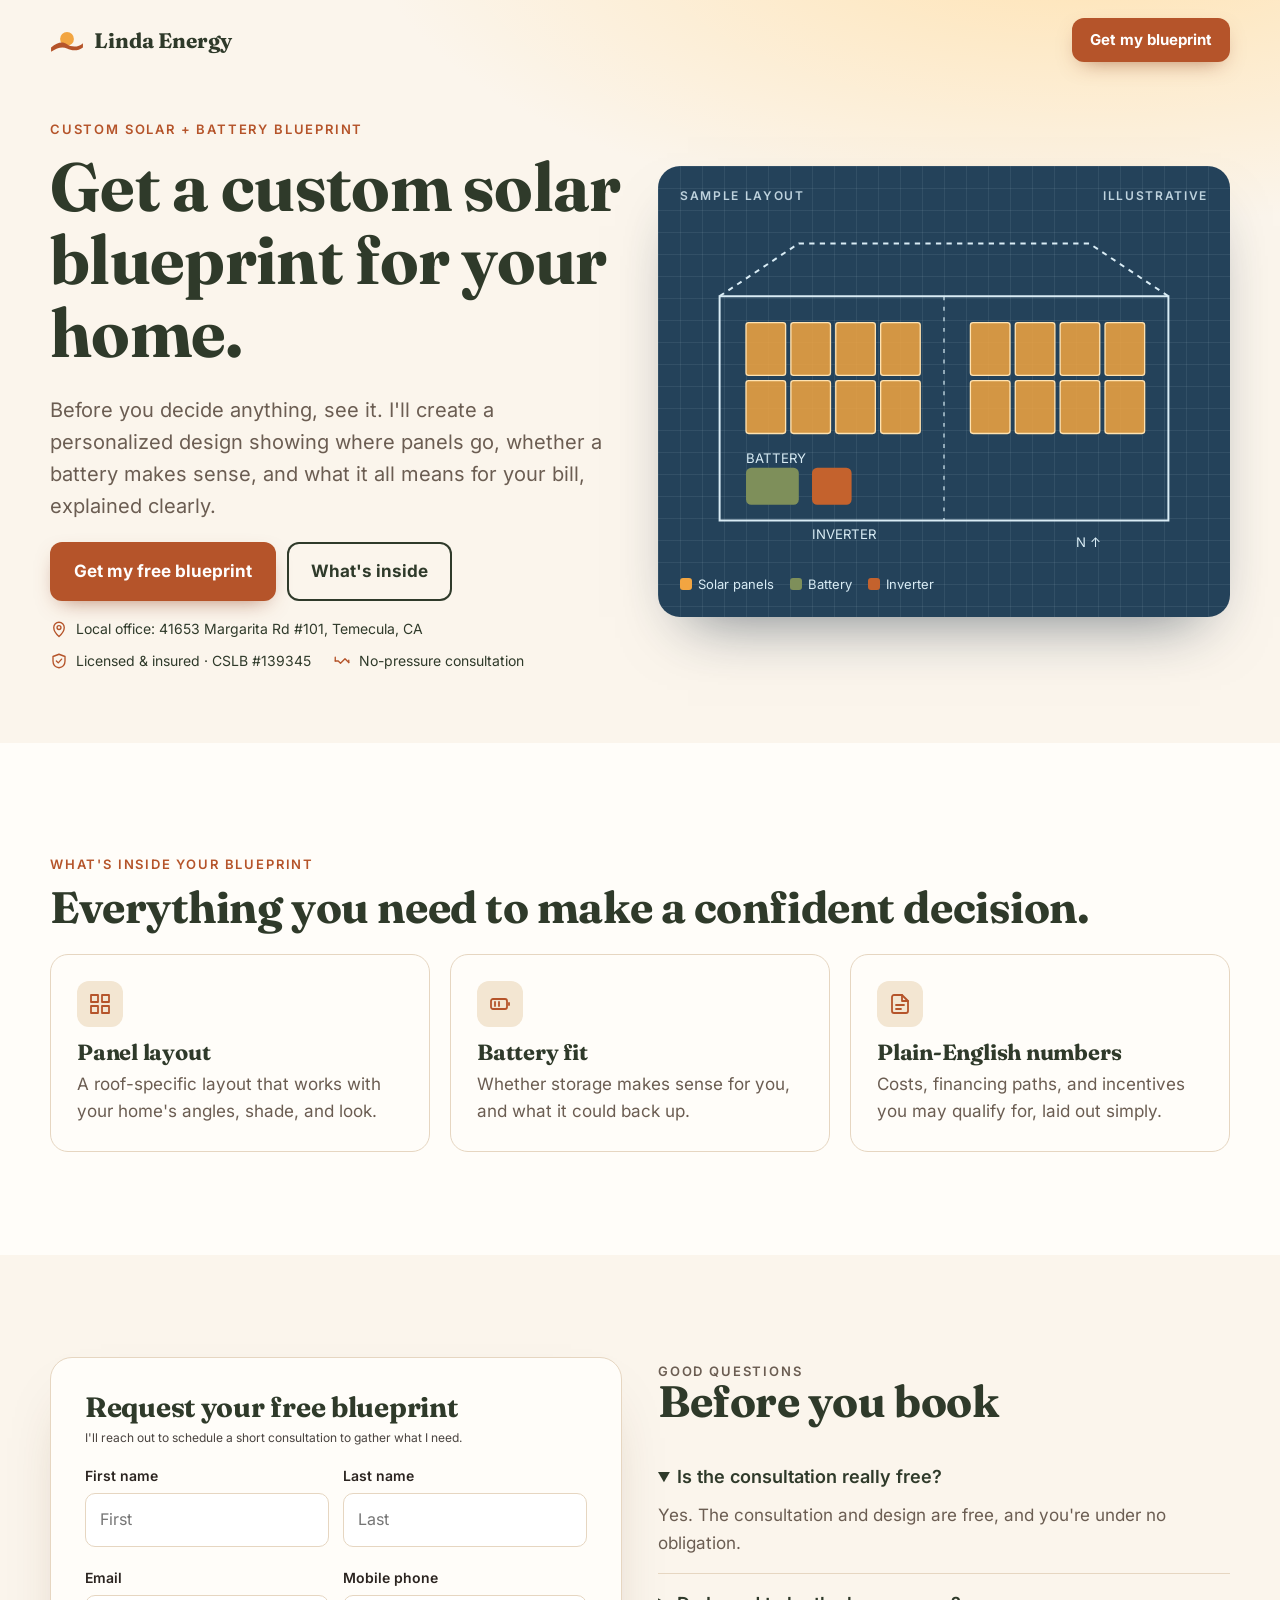
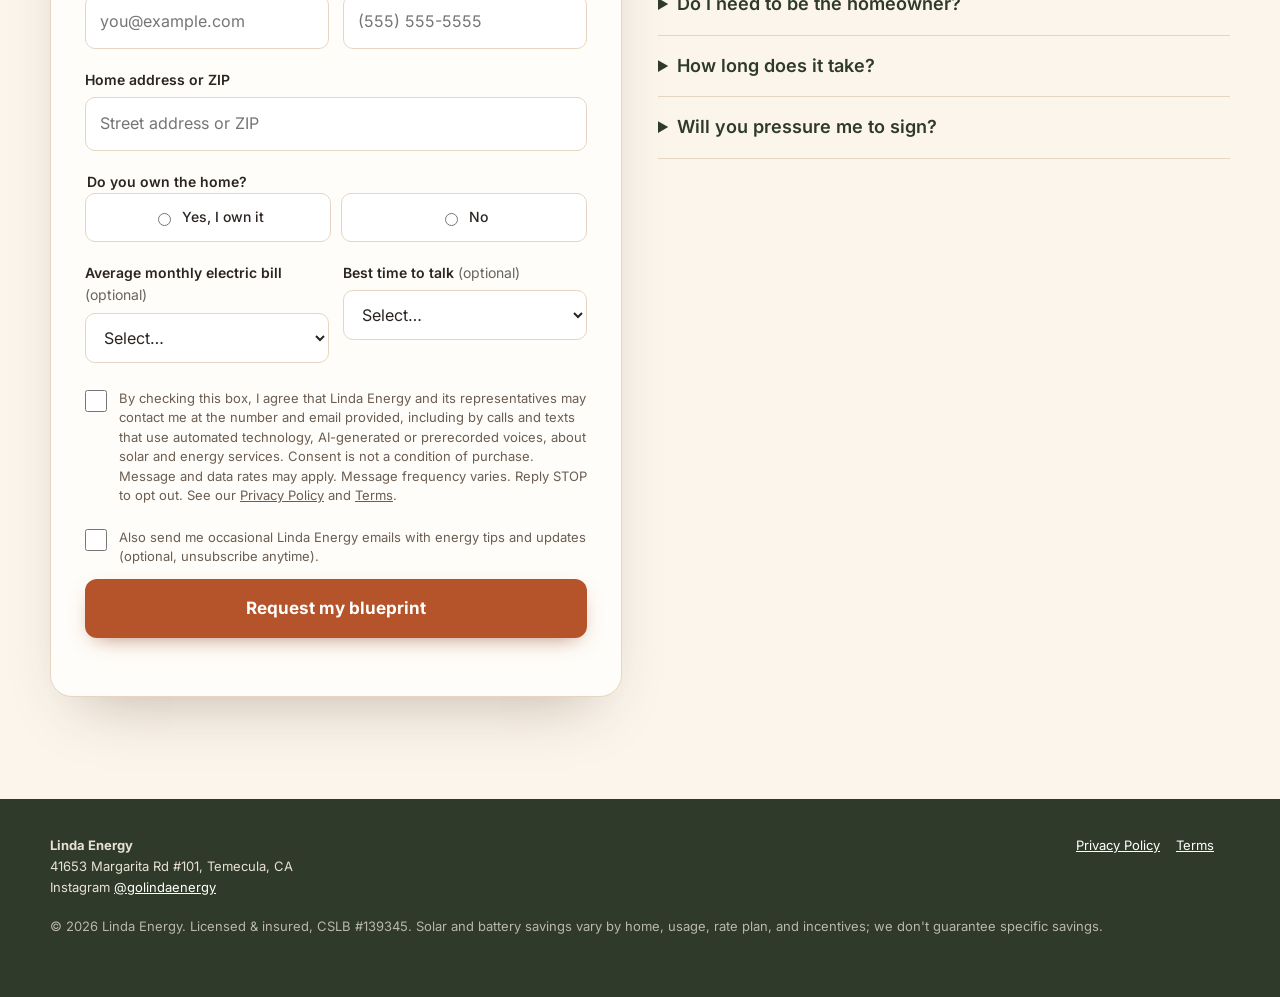
==== backyard-blueprint/index.html @ 302ec023 "Publish landing pages" ====
<!doctype html><html lang="en"><head><meta charset="utf-8"><meta name="viewport" content="width=device-width,initial-scale=1,viewport-fit=cover">
<title>Your Free Custom Solar Blueprint | Linda Energy</title><meta name="description" content="Get a personalized solar and battery blueprint for your Inland Empire home: panel layout, battery fit, and clear numbers. Free and no-pressure."><meta name="theme-color" content="#B5542A">
<link rel="canonical" href="https://sovereignenergy.github.io/linda-energy-pages/backyard-blueprint/"><meta name="robots" content="index,follow">
<meta property="og:type" content="website"><meta property="og:site_name" content="Linda Energy"><meta property="og:title" content="Your Free Custom Solar Blueprint"><meta property="og:description" content="Get a personalized solar and battery blueprint for your Inland Empire home: panel layout, battery fit, and clear numbers. Free and no-pressure."><meta property="og:image" content="assets/og.jpg"><meta property="og:url" content="https://sovereignenergy.github.io/linda-energy-pages/backyard-blueprint/">
<meta name="twitter:card" content="summary_large_image"><meta name="twitter:title" content="Your Free Custom Solar Blueprint"><meta name="twitter:description" content="Get a personalized solar and battery blueprint for your Inland Empire home: panel layout, battery fit, and clear numbers. Free and no-pressure."><meta name="twitter:image" content="assets/og.jpg">
<link rel="icon" href="assets/favicon.svg" type="image/svg+xml"><link rel="apple-touch-icon" href="assets/favicon.png">
<link rel="preload" href="assets/fonts/Inter-400.woff2" as="font" type="font/woff2" crossorigin>
<link rel="stylesheet" href="assets/style.css">
<script type="application/ld+json">{"@context": "https://schema.org", "@type": "LocalBusiness", "name": "Linda Energy", "address": "41653 Margarita Rd #101, Temecula, CA", "areaServed": "Inland Empire", "sameAs": ["https://instagram.com/golindaenergy"]}</script>
</head><body id="top" data-page="backyard-blueprint">
<a class="skip" href="#lead">Skip to form</a><header class="bar"><div class="wrap"><a class="logo" href="#top" aria-label="Linda Energy home"><svg viewBox="0 0 64 64" aria-hidden="true"><circle cx="32" cy="30" r="13" fill="#F2A541"/><path d="M2 46c12-10 22-12 30-6s22 6 30-2v8c-10 8-22 6-30 2S14 46 2 54z" fill="#B5542A"/></svg><span>Linda Energy</span></a><a class="btn primary" href="#lead">Get my blueprint</a></div></header><main>
<section class="hero" aria-labelledby="h1"><div class="wrap"><div><p class="eyebrow">Custom solar + battery blueprint</p>
<h1 id="h1">Get a custom solar blueprint for your home.</h1>
<p class="lede">Before you decide anything, see it. I'll create a personalized design showing where panels go, whether a battery makes sense, and what it all means for your bill, explained clearly.</p>
<p><a class="btn primary" href="#lead">Get my free blueprint</a> <a class="btn ghost" href="#inside" style="margin-left:6px">What's inside</a></p><ul class="trust" aria-label="Why homeowners trust us"><li><svg viewBox="0 0 24 24" fill="none" stroke="currentColor" stroke-width="1.8" stroke-linecap="round" stroke-linejoin="round" aria-hidden="true"><path d="M12 22s7-6.2 7-12a7 7 0 1 0-14 0c0 5.8 7 12 7 12z"/><circle cx="12" cy="10" r="2.6"/></svg>Local office: 41653 Margarita Rd #101, Temecula, CA</li><li><svg viewBox="0 0 24 24" fill="none" stroke="currentColor" stroke-width="1.8" stroke-linecap="round" stroke-linejoin="round" aria-hidden="true"><path d="M12 3l8 3v6c0 5-3.5 8.3-8 9-4.5-.7-8-4-8-9V6z"/><path d="M8.5 12l2.5 2.5 4.5-5"/></svg>Licensed &amp; insured · CSLB #139345</li><li><svg viewBox="0 0 24 24" fill="none" stroke="currentColor" stroke-width="1.8" stroke-linecap="round" stroke-linejoin="round" aria-hidden="true"><path d="M3 12h4l3 3 6-6 5 5"/><path d="M3 12V7m18 7v-3"/></svg>No-pressure consultation</li></ul></div>
<figure class="bp" style="margin:0"><div class="ttl"><span>Sample layout</span><span>Illustrative</span></div><svg viewBox="0 0 400 260" role="img" aria-label="Sample blueprint-style sketch of a roof with a solar panel layout, battery, and inverter (illustrative only)">
<g fill="none" stroke="#D9ECF5" stroke-width="1.5"><path d="M30 60h340v170H30z"/><path d="M30 60l60-40h220l60 40" stroke-dasharray="4 4"/><path d="M200 60v170" stroke-dasharray="3 5" opacity=".6"/></g>
<g fill="#F2A541" fill-opacity=".85" stroke="#FFE2B0"><rect x="50" y="80" width="30" height="40" rx="2"/><rect x="84" y="80" width="30" height="40" rx="2"/><rect x="118" y="80" width="30" height="40" rx="2"/><rect x="152" y="80" width="30" height="40" rx="2"/><rect x="50" y="124" width="30" height="40" rx="2"/><rect x="84" y="124" width="30" height="40" rx="2"/><rect x="118" y="124" width="30" height="40" rx="2"/><rect x="152" y="124" width="30" height="40" rx="2"/><rect x="220" y="80" width="30" height="40" rx="2"/><rect x="254" y="80" width="30" height="40" rx="2"/><rect x="288" y="80" width="30" height="40" rx="2"/><rect x="322" y="80" width="30" height="40" rx="2"/><rect x="220" y="124" width="30" height="40" rx="2"/><rect x="254" y="124" width="30" height="40" rx="2"/><rect x="288" y="124" width="30" height="40" rx="2"/><rect x="322" y="124" width="30" height="40" rx="2"/></g>
<rect x="50" y="190" width="40" height="28" rx="4" fill="#7E8F5A"/><rect x="100" y="190" width="30" height="28" rx="4" fill="#C4622D"/>
<g fill="#D9ECF5" font-family="Inter" font-size="10"><text x="50" y="186">BATTERY</text><text x="100" y="244">INVERTER</text><text x="300" y="250">N ↑</text></g></svg>
<div class="legend"><span><i style="background:#F2A541"></i>Solar panels</span><span><i style="background:#7E8F5A"></i>Battery</span><span><i style="background:#C4622D"></i>Inverter</span></div></figure></div></section>
<section id="inside" style="background:var(--card)"><div class="wrap"><p class="eyebrow">What's inside your blueprint</p><h2>Everything you need to make a confident decision.</h2>
<div class="grid3"><div class="tile reveal"><div class="ic"><svg viewBox="0 0 24 24" fill="none" stroke="currentColor" stroke-width="1.8" stroke-linecap="round" stroke-linejoin="round" aria-hidden="true"><rect x="3" y="3" width="7" height="7"/><rect x="14" y="3" width="7" height="7"/><rect x="3" y="14" width="7" height="7"/><rect x="14" y="14" width="7" height="7"/></svg></div><h3>Panel layout</h3><p>A roof-specific layout that works with your home's angles, shade, and look.</p></div>
<div class="tile reveal"><div class="ic"><svg viewBox="0 0 24 24" fill="none" stroke="currentColor" stroke-width="1.8" stroke-linecap="round" stroke-linejoin="round" aria-hidden="true"><rect x="3" y="7" width="16" height="10" rx="2"/><path d="M21 11v2M7 10v4m4-4v4"/></svg></div><h3>Battery fit</h3><p>Whether storage makes sense for you, and what it could back up.</p></div>
<div class="tile reveal"><div class="ic"><svg viewBox="0 0 24 24" fill="none" stroke="currentColor" stroke-width="1.8" stroke-linecap="round" stroke-linejoin="round" aria-hidden="true"><path d="M14 3H6a2 2 0 0 0-2 2v14a2 2 0 0 0 2 2h12a2 2 0 0 0 2-2V9z"/><path d="M14 3v6h6M8 13h8M8 17h5"/></svg></div><h3>Plain-English numbers</h3><p>Costs, financing paths, and incentives you may qualify for, laid out simply.</p></div></div></div></section>
<section><div class="wrap split"><div id="lead" class="card formcard"><form data-lead data-kind="appointment" data-page="backyard-blueprint" aria-labelledby="ft">
<h2 id="ft">Request your free blueprint</h2><p class="fine" style="margin:0 0 18px;opacity:.85">I'll reach out to schedule a short consultation to gather what I need.</p>
<div class="row two"><div class="field"><label for="first_name">First name</label><input id="first_name" name="first_name" type="text" required placeholder="First" autocomplete="given-name" aria-describedby="first_name_e"><p class="err" id="first_name_e" aria-live="polite"></p></div><div class="field"><label for="last_name">Last name</label><input id="last_name" name="last_name" type="text" required placeholder="Last" autocomplete="family-name" aria-describedby="last_name_e"><p class="err" id="last_name_e" aria-live="polite"></p></div></div>
<div class="row two"><div class="field"><label for="email">Email</label><input id="email" name="email" type="email" required data-type="email" inputmode="email" placeholder="you@example.com" autocomplete="email" aria-describedby="email_e"><p class="err" id="email_e" aria-live="polite"></p></div><div class="field"><label for="phone">Mobile phone</label><input id="phone" name="phone" type="tel" required data-type="tel" inputmode="tel" placeholder="(555) 555-5555" autocomplete="tel-national" aria-describedby="phone_e"><p class="err" id="phone_e" aria-live="polite"></p></div></div>
<div class="field"><label for="address">Home address or ZIP</label><input id="address" name="address" type="text" required data-type="addr" placeholder="Street address or ZIP" autocomplete="street-address" aria-describedby="address_e"><p class="err" id="address_e" aria-live="polite"></p></div>
<div class="field"><fieldset><legend>Do you own the home?</legend><div class="seg"><label><input type="radio" name="homeowner" value="yes" required> Yes, I own it</label><label><input type="radio" name="homeowner" value="no"> No</label></div></fieldset><p class="err" aria-live="polite"></p></div>
<div class="row two"><div class="field"><label for="monthly_bill">Average monthly electric bill <span class="opt">(optional)</span></label><select id="monthly_bill" name="monthly_bill" aria-describedby="monthly_bill_e"><option value="">Select…</option><option value="Under $100">Under $100</option><option value="$100–$200">$100–$200</option><option value="$200–$300">$200–$300</option><option value="$300–$400">$300–$400</option><option value="$400+">$400+</option><option value="Not sure">Not sure</option></select><p class="err" id="monthly_bill_e" aria-live="polite"></p></div><div class="field"><label for="preferred_time">Best time to talk <span class="opt">(optional)</span></label><select id="preferred_time" name="preferred_time" aria-describedby="preferred_time_e"><option value="">Select…</option><option value="Weekday morning">Weekday morning</option><option value="Weekday afternoon">Weekday afternoon</option><option value="Weekday evening">Weekday evening</option><option value="Saturday">Saturday</option><option value="Any time">Any time</option></select><p class="err" id="preferred_time_e" aria-live="polite"></p></div></div>
<div class="hp" aria-hidden="true"><label for="company_website">Leave this empty</label><input id="company_website" name="company_website" type="text" tabindex="-1" autocomplete="off"></div>
<div class="consent"><input type="checkbox" id="c_tcpa" name="consent_tcpa" value="yes" required data-msg="Please check the box to agree to be contacted.">
<label for="c_tcpa" class="consent-text">By checking this box, I agree that Linda Energy and its representatives may contact me at the number and email provided, including by calls and texts that use automated technology, AI-generated or prerecorded voices, about solar and energy services. Consent is not a condition of purchase. Message and data rates may apply. Message frequency varies. Reply STOP to opt out. See our <a href="../privacy/">Privacy Policy</a> and <a href="../terms/">Terms</a>.</label><p class="err" aria-live="polite"></p></div>
<div class="consent"><input type="checkbox" id="c_mkt" name="consent_marketing_email" value="yes"><label for="c_mkt">Also send me occasional Linda Energy emails with energy tips and updates (optional, unsubscribe anytime).</label></div>
<button class="btn primary full" type="submit">Request my blueprint</button>
<p class="status" data-status role="status" aria-live="polite"></p>
</form>
<div class="thanks" data-thanks hidden role="status"><svg viewBox="0 0 24 24" fill="none" stroke="currentColor" stroke-width="1.8" stroke-linecap="round" stroke-linejoin="round" aria-hidden="true"><path d="M5 12.5 10 17l9-10"/></svg><h3>You're on the calendar list!</h3><p>Thanks for reaching out. I'll personally review your details and contact you to set up a time that works for you. Keep an eye on your phone and inbox.</p><p class="fine">Follow along on Instagram: <a href="https://instagram.com/golindaenergy" rel="noopener">@golindaenergy</a></p></div></div>
<div class="faq"><p class="eyebrow">Good questions</p><h2>Before you book</h2>
<details open><summary>Is the consultation really free?</summary><p>Yes. The consultation and design are free, and you're under no obligation.</p></details>
<details><summary>Do I need to be the homeowner?</summary><p>Solar is installed on owned homes, so the homeowner should be part of the conversation.</p></details>
<details><summary>How long does it take?</summary><p>Most consultations take under an hour, in person or by video, whatever's easier for you.</p></details>
<details><summary>Will you pressure me to sign?</summary><p>Never. My job is to give you a clear design and honest answers. The decision is yours.</p></details></div></div></section>
</main><footer class="site"><div class="wrap"><div class="cols"><div><strong>Linda Energy</strong><br>41653 Margarita Rd #101, Temecula, CA<br>Instagram <a href="https://instagram.com/golindaenergy" rel="noopener">@golindaenergy</a></div>
<nav aria-label="Legal"><a href="../privacy/">Privacy Policy</a><a href="../terms/">Terms</a></nav></div>
<p style="margin-top:18px;opacity:.75">© 2026 Linda Energy. Licensed &amp; insured, CSLB #139345. Solar and battery savings vary by home, usage, rate plan, and incentives; we don't guarantee specific savings.</p></div></footer>
<script src="../config.js"></script><script>window.LP_CONFIG=Object.assign({},window.LP_CONFIG,{PAGE:"backyard-blueprint"});</script>
<script src="assets/form.js" defer></script>
</body></html>
---- backyard-blueprint/assets/style.css ----
@font-face {
  font-family: 'Inter';
  font-style: normal;
  font-weight: 400;
  font-display: swap;
  src: url(fonts/Inter-400.woff2) format('woff2');
  unicode-range: U+0000-00FF, U+0131, U+0152-0153, U+02BB-02BC, U+02C6, U+02DA, U+02DC, U+0304, U+0308, U+0329, U+2000-206F, U+20AC, U+2122, U+2191, U+2193, U+2212, U+2215, U+FEFF, U+FFFD;
}

@font-face {
  font-family: 'Inter';
  font-style: normal;
  font-weight: 500;
  font-display: swap;
  src: url(fonts/Inter-500.woff2) format('woff2');
  unicode-range: U+0000-00FF, U+0131, U+0152-0153, U+02BB-02BC, U+02C6, U+02DA, U+02DC, U+0304, U+0308, U+0329, U+2000-206F, U+20AC, U+2122, U+2191, U+2193, U+2212, U+2215, U+FEFF, U+FFFD;
}

@font-face {
  font-family: 'Inter';
  font-style: normal;
  font-weight: 600;
  font-display: swap;
  src: url(fonts/Inter-600.woff2) format('woff2');
  unicode-range: U+0000-00FF, U+0131, U+0152-0153, U+02BB-02BC, U+02C6, U+02DA, U+02DC, U+0304, U+0308, U+0329, U+2000-206F, U+20AC, U+2122, U+2191, U+2193, U+2212, U+2215, U+FEFF, U+FFFD;
}

@font-face {
  font-family: 'Inter';
  font-style: normal;
  font-weight: 700;
  font-display: swap;
  src: url(fonts/Inter-700.woff2) format('woff2');
  unicode-range: U+0000-00FF, U+0131, U+0152-0153, U+02BB-02BC, U+02C6, U+02DA, U+02DC, U+0304, U+0308, U+0329, U+2000-206F, U+20AC, U+2122, U+2191, U+2193, U+2212, U+2215, U+FEFF, U+FFFD;
}

@font-face {
  font-family: 'Fraunces';
  font-style: normal;
  font-weight: 500;
  font-display: swap;
  src: url(fonts/Fraunces-500.woff2) format('woff2');
  unicode-range: U+0000-00FF, U+0131, U+0152-0153, U+02BB-02BC, U+02C6, U+02DA, U+02DC, U+0304, U+0308, U+0329, U+2000-206F, U+20AC, U+2122, U+2191, U+2193, U+2212, U+2215, U+FEFF, U+FFFD;
}

@font-face {
  font-family: 'Fraunces';
  font-style: normal;
  font-weight: 700;
  font-display: swap;
  src: url(fonts/Fraunces-700.woff2) format('woff2');
  unicode-range: U+0000-00FF, U+0131, U+0152-0153, U+02BB-02BC, U+02C6, U+02DA, U+02DC, U+0304, U+0308, U+0329, U+2000-206F, U+20AC, U+2122, U+2191, U+2193, U+2212, U+2215, U+FEFF, U+FFFD;
}
*,*::before,*::after{box-sizing:border-box}
html{-webkit-text-size-adjust:100%;scroll-behavior:smooth}
@media (prefers-reduced-motion:reduce){html{scroll-behavior:auto}*,*::before,*::after{animation-duration:.001ms!important;animation-iteration-count:1!important;transition-duration:.001ms!important}}
body{margin:0;font-family:Inter,system-ui,-apple-system,"Segoe UI",Roboto,sans-serif;font-size:17px;line-height:1.6}
img,svg{max-width:100%;display:block}
a{color:inherit}
.wrap{width:min(1180px,100% - 40px);margin-inline:auto}
.sr{position:absolute!important;width:1px;height:1px;overflow:hidden;clip:rect(0 0 0 0);white-space:nowrap}
.skip{position:absolute;left:12px;top:-60px;z-index:99;padding:10px 16px;border-radius:8px;font-weight:600}
.skip:focus{top:12px}
.hp{position:absolute;left:-9999px;width:1px;height:1px;overflow:hidden}
.reveal{opacity:0;transform:translateY(18px);transition:opacity .7s ease,transform .7s ease}
.reveal.in{opacity:1;transform:none}
form .row{display:grid;gap:14px}
@media(min-width:560px){form .row.two{grid-template-columns:1fr 1fr}}
.field{display:flex;flex-direction:column;gap:6px;margin-bottom:14px}
.field label,.field legend{font-size:14px;font-weight:600}
.field .opt{font-weight:400;opacity:.7}
.field input,.field select{font:inherit;font-size:16px;padding:13px 14px;border-radius:10px;width:100%;min-height:48px}
.field fieldset{border:0;padding:0;margin:0}
.seg{display:flex;gap:10px}
.seg label{flex:1;display:flex;align-items:center;justify-content:center;gap:8px;padding:12px;border-radius:10px;cursor:pointer;font-weight:500}
.seg input{width:auto;min-height:0;accent-color:currentColor}
.err{font-size:13px;min-height:0;margin:0}
.has-err .err{min-height:18px}
.consent{display:grid;grid-template-columns:24px 1fr;gap:10px;align-items:start;font-size:13px;line-height:1.5;margin:6px 0 12px}
.consent input{width:22px;height:22px;margin:1px 0 0;cursor:pointer}
.consent .err{grid-column:2}
.file{position:relative;display:flex;align-items:center;gap:12px;padding:14px;border-radius:10px;border:1.5px dashed;cursor:pointer;font-size:14px}
.file svg{width:24px;height:24px;flex:none}
.file input{position:absolute;inset:0;opacity:0;cursor:pointer;min-height:0}
.file:focus-within{outline:3px solid;outline-offset:2px}
.btn{display:inline-flex;align-items:center;justify-content:center;gap:10px;font:inherit;font-weight:700;border:0;border-radius:12px;padding:16px 24px;cursor:pointer;text-decoration:none;min-height:52px;transition:transform .15s ease,box-shadow .2s ease,filter .2s}
.btn:hover{transform:translateY(-1px)}
.btn.full{width:100%}
.btn.loading{opacity:.75;cursor:progress}
.status{font-size:14px;margin:10px 0 0;min-height:1em}
.fine{font-size:12px;opacity:.75;margin-top:10px}
.thanks{text-align:center;padding:24px 8px}
.thanks h3{margin:.4em 0}
.thanks:focus{outline:none}
.trust{display:flex;flex-wrap:wrap;gap:10px 22px;font-size:14px;list-style:none;padding:0;margin:0}
.trust li{display:flex;align-items:center;gap:8px}
.trust svg{width:18px;height:18px;flex:none}
footer.site{padding:36px 0 48px;font-size:13px}
footer.site .cols{display:flex;flex-wrap:wrap;gap:12px 28px;justify-content:space-between}
footer.site nav a{margin-right:16px}
.sources{font-size:11.5px;opacity:.7;line-height:1.5}
header.bar .logo span,header.bar .btn{white-space:nowrap}
@media(max-width:480px){header.bar .btn{padding:8px 12px!important;font-size:12px!important;letter-spacing:.06em!important;min-height:40px!important}header.bar .logo{font-size:17px}header.bar .logo svg{width:26px;height:26px}}

:root{--cream:#FBF5EC;--sand:#F3E6D2;--terra:#B5542A;--terra-d:#8F3F1D;--citrus:#F2A541;--sage:#7E8F5A;--olive:#2F3A2A;--ink:#2B2420;--muted:#6B5D52;--card:#FFFDF9;--line:#E6D6C1}
body{background:var(--cream);color:var(--ink)}
h1,h2,h3{font-family:Fraunces,Georgia,serif;font-weight:700;line-height:1.08;letter-spacing:-.01em;color:var(--olive)}
h1{font-size:clamp(38px,6.4vw,68px);margin:.2em 0 .35em}
h2{font-size:clamp(28px,4vw,44px);margin:0 0 .5em}
h3{font-size:22px}
.eyebrow{font:600 13px/1 Inter,sans-serif;letter-spacing:.14em;text-transform:uppercase;color:var(--terra)}
.lede{font-size:clamp(17px,2vw,20px);color:var(--muted);max-width:36em}
.skip{background:var(--olive);color:#fff}
header.bar{position:absolute;inset:0 0 auto;z-index:5;padding:18px 0}
header.bar .wrap{display:flex;align-items:center;justify-content:space-between}
.logo{display:flex;align-items:center;gap:10px;font:700 21px Fraunces,serif;color:var(--olive);text-decoration:none}
.logo svg{width:34px;height:34px}
header.bar .btn{padding:10px 18px;min-height:44px;font-size:15px}
.btn.primary{background:var(--terra);color:#fff;box-shadow:0 8px 22px -10px rgba(143,63,29,.7)}
.btn.primary:hover{background:var(--terra-d)}
.btn.ghost{background:transparent;color:var(--olive);box-shadow:inset 0 0 0 2px var(--olive)}
:focus-visible{outline:3px solid var(--citrus);outline-offset:3px;border-radius:6px}
.card{color:var(--ink);text-align:left;background:var(--card);border:1px solid var(--line);border-radius:22px;box-shadow:0 30px 60px -30px rgba(80,50,20,.35)}
.formcard{padding:clamp(22px,4vw,34px)}
.formcard h2{font-size:28px;margin-bottom:.2em}
.field input,.field select{border:1.5px solid var(--line);background:#fff;color:var(--ink)}
.field input:focus,.field select:focus{border-color:var(--terra);outline:3px solid rgba(242,165,65,.35);outline-offset:0}
.seg label{border:1.5px solid var(--line);background:#fff}
.seg label:has(input:checked){border-color:var(--terra);background:#FFF1E6;color:var(--terra-d)}
.has-err input,.has-err select{border-color:#B3261E}
.err{color:#B3261E}
.consent{color:var(--muted)}.consent input{accent-color:var(--terra)}
.file{border-color:#D3BFA6;background:#FFF9F1;color:var(--muted)}
.thanks svg{width:64px;height:64px;margin:0 auto;color:var(--sage)}
section{padding:clamp(56px,8vw,104px) 0}
.trust{color:var(--olive)}.trust svg{color:var(--terra)}
footer.site{background:var(--olive);color:#E9E2D3}
footer.site a{color:#fff}
.tag{display:inline-block;padding:6px 12px;border-radius:99px;background:var(--sand);color:var(--terra-d);font-size:13px;font-weight:600}
.grid3{display:grid;gap:20px}
@media(min-width:820px){.grid3{grid-template-columns:repeat(3,1fr)}}
.tile{padding:26px;border-radius:18px;background:var(--card);border:1px solid var(--line)}
.tile .ic{width:46px;height:46px;border-radius:12px;display:grid;place-items:center;background:var(--sand);color:var(--terra);margin-bottom:14px}
.tile .ic svg{width:24px;height:24px}
.tile h3{margin:.1em 0 .3em}
.tile p{margin:0;color:var(--muted)}
.sig{font:italic 600 26px Fraunces,serif;color:var(--terra)}

.hero{padding:110px 0 70px;background:radial-gradient(1200px 500px at 85% -10%,#FFE2B0 0,transparent 60%),var(--cream)}
.hero .wrap{display:grid;gap:36px}
@media(min-width:980px){.hero .wrap{grid-template-columns:1fr 1fr;align-items:center}}
.bp{position:relative;border-radius:22px;padding:22px;background:#24425A;color:#D9ECF5;box-shadow:0 30px 60px -30px rgba(20,40,60,.6);background-image:linear-gradient(rgba(217,236,245,.08) 1px,transparent 1px),linear-gradient(90deg,rgba(217,236,245,.08) 1px,transparent 1px);background-size:22px 22px}
.bp .ttl{display:flex;justify-content:space-between;font:600 12px Inter;letter-spacing:.14em;text-transform:uppercase;opacity:.85}
.bp svg{margin:14px 0}
.bp .legend{display:flex;flex-wrap:wrap;gap:8px 16px;font-size:13px}
.bp .legend i{display:inline-block;width:12px;height:12px;border-radius:3px;margin-right:6px;vertical-align:-1px}
.split{display:grid;gap:36px}
@media(min-width:980px){.split{grid-template-columns:1fr 1fr;align-items:start}}
.faq details{border-bottom:1px solid var(--line);padding:16px 0}
.faq summary{cursor:pointer;font-weight:600;font-size:18px;color:var(--olive)}
.faq p{color:var(--muted);margin:.6em 0 0}
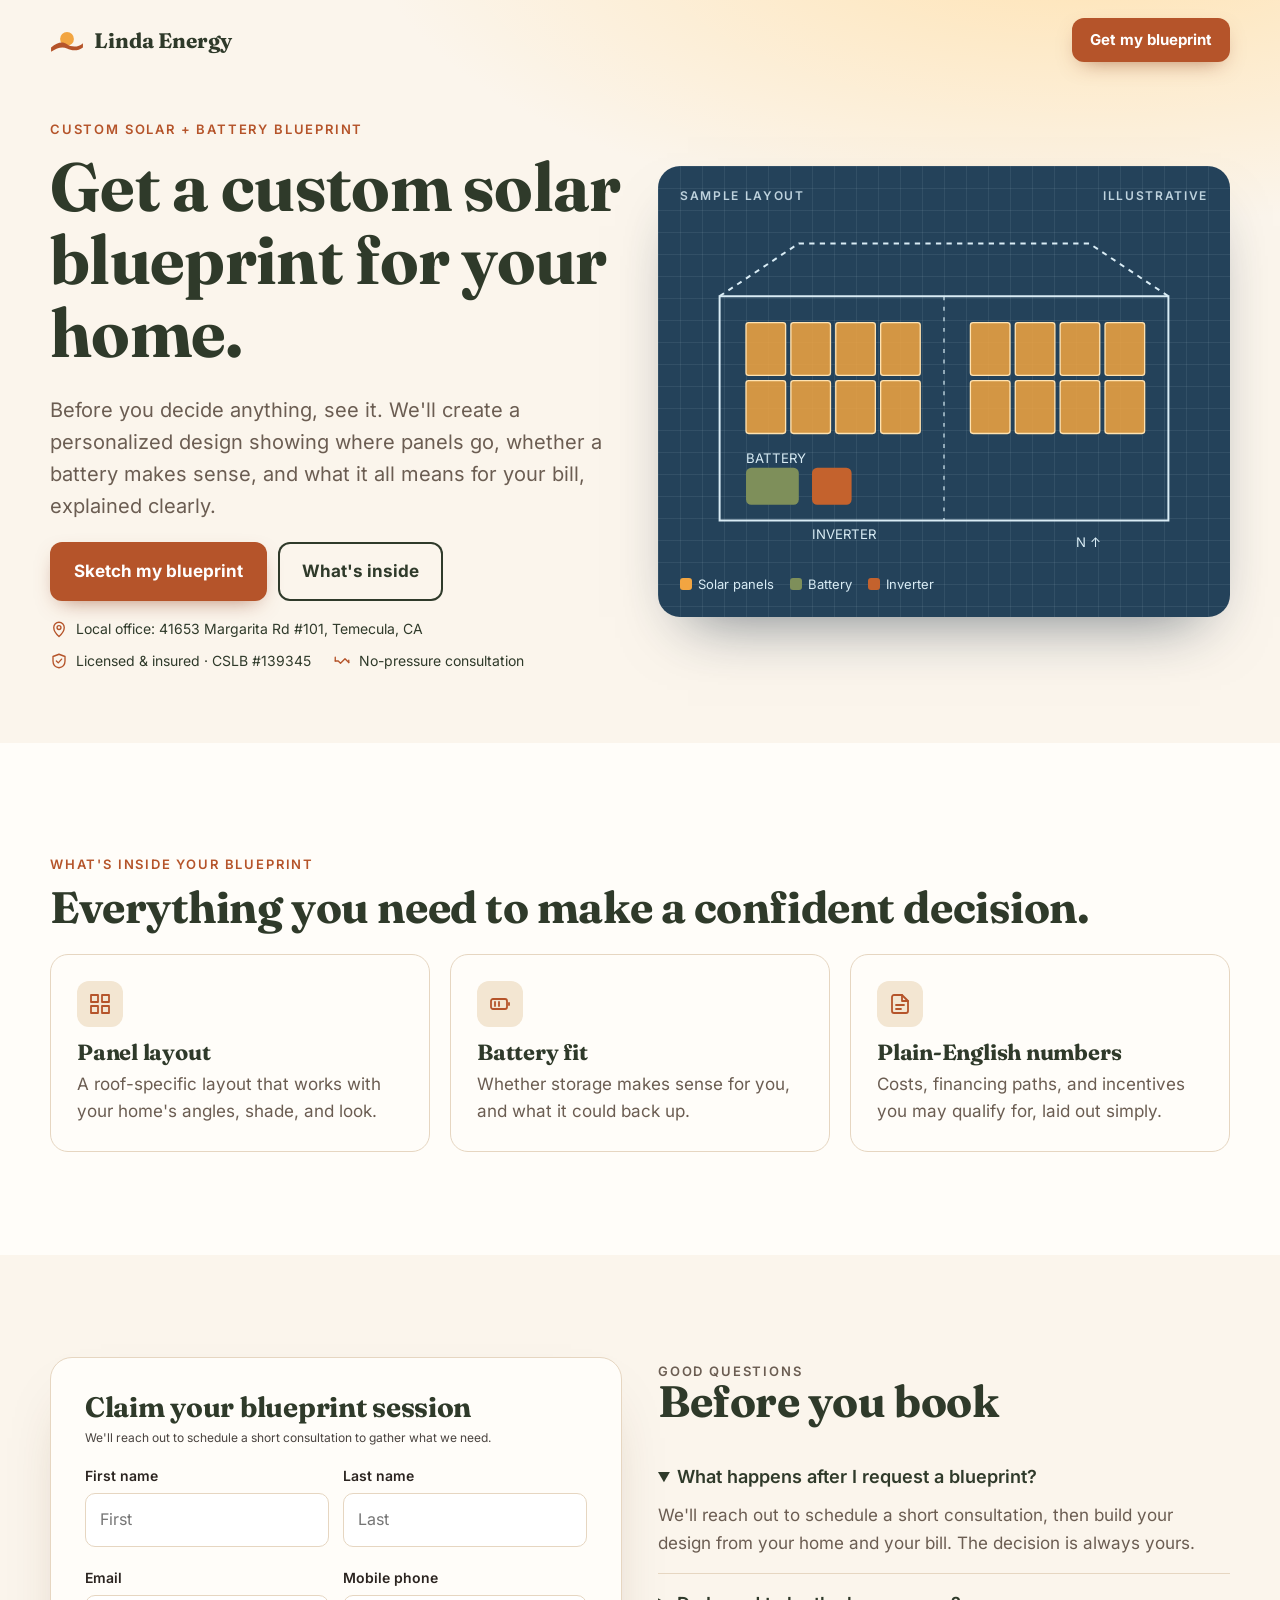
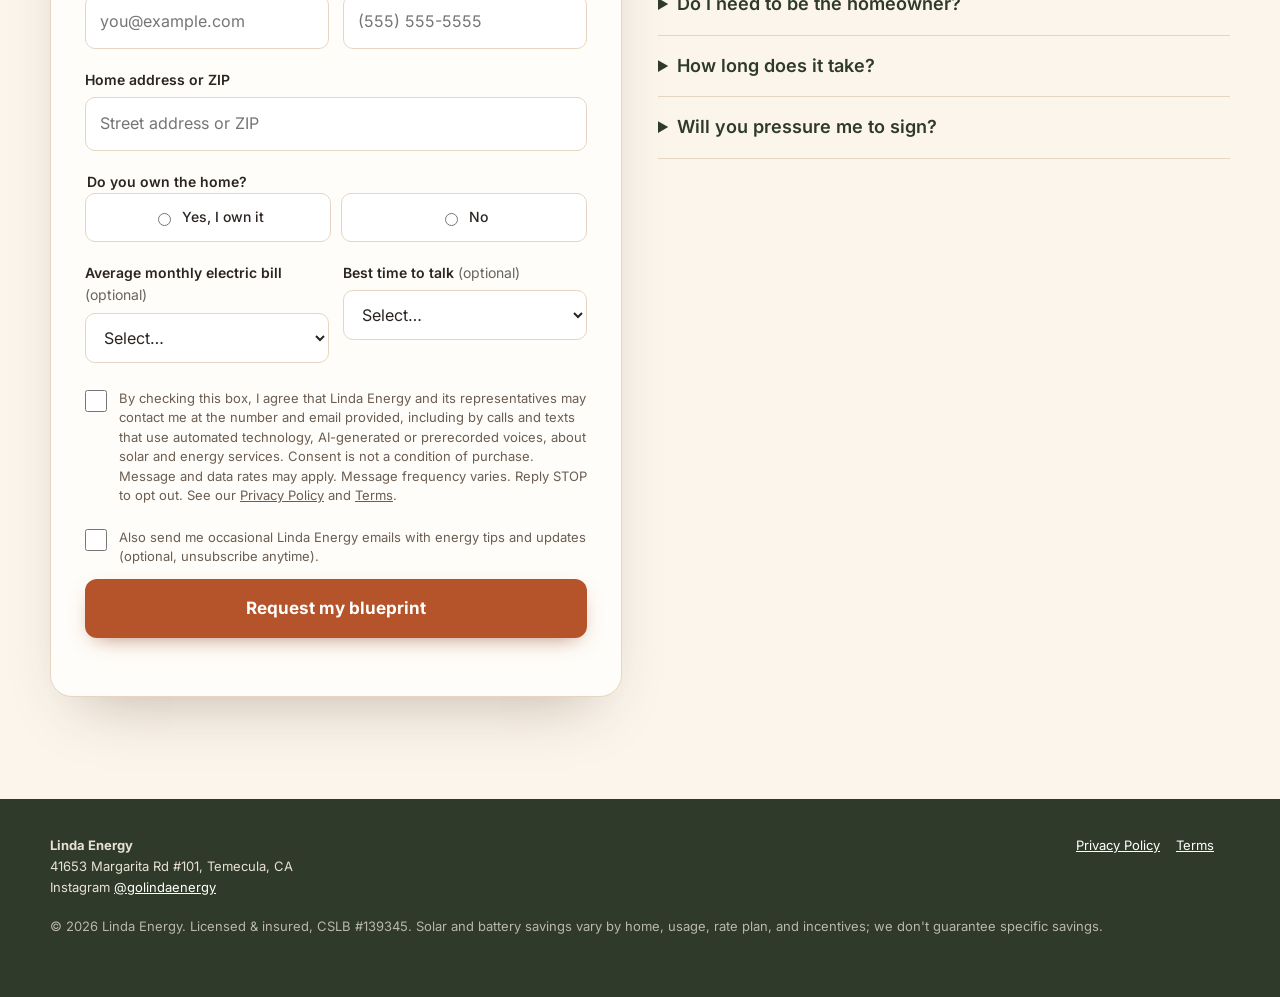
==== commit 75f21ca5: "Add Meta Pixel (Linda) + remove 'free' wording + root redirects" ====
--- a/backyard-blueprint/index.html
+++ b/backyard-blueprint/index.html
@@ -1,18 +1,31 @@
 <!doctype html><html lang="en"><head><meta charset="utf-8"><meta name="viewport" content="width=device-width,initial-scale=1,viewport-fit=cover">
-<title>Your Free Custom Solar Blueprint | Linda Energy</title><meta name="description" content="Get a personalized solar and battery blueprint for your Inland Empire home: panel layout, battery fit, and clear numbers. Free and no-pressure."><meta name="theme-color" content="#B5542A">
+<title>Your Custom Solar Blueprint | Linda Energy</title><meta name="description" content="Get a personalized solar and battery blueprint for your Inland Empire home: panel layout, battery fit, and clear numbers. Relaxed and no-pressure."><meta name="theme-color" content="#B5542A">
 <link rel="canonical" href="https://sovereignenergy.github.io/linda-energy-pages/backyard-blueprint/"><meta name="robots" content="index,follow">
-<meta property="og:type" content="website"><meta property="og:site_name" content="Linda Energy"><meta property="og:title" content="Your Free Custom Solar Blueprint"><meta property="og:description" content="Get a personalized solar and battery blueprint for your Inland Empire home: panel layout, battery fit, and clear numbers. Free and no-pressure."><meta property="og:image" content="assets/og.jpg"><meta property="og:url" content="https://sovereignenergy.github.io/linda-energy-pages/backyard-blueprint/">
-<meta name="twitter:card" content="summary_large_image"><meta name="twitter:title" content="Your Free Custom Solar Blueprint"><meta name="twitter:description" content="Get a personalized solar and battery blueprint for your Inland Empire home: panel layout, battery fit, and clear numbers. Free and no-pressure."><meta name="twitter:image" content="assets/og.jpg">
+<meta property="og:type" content="website"><meta property="og:site_name" content="Linda Energy"><meta property="og:title" content="Your Custom Solar Blueprint"><meta property="og:description" content="Get a personalized solar and battery blueprint for your Inland Empire home: panel layout, battery fit, and clear numbers. Relaxed and no-pressure."><meta property="og:image" content="assets/og.jpg"><meta property="og:url" content="https://sovereignenergy.github.io/linda-energy-pages/backyard-blueprint/">
+<meta name="twitter:card" content="summary_large_image"><meta name="twitter:title" content="Your Custom Solar Blueprint"><meta name="twitter:description" content="Get a personalized solar and battery blueprint for your Inland Empire home: panel layout, battery fit, and clear numbers. Relaxed and no-pressure."><meta name="twitter:image" content="assets/og.jpg">
 <link rel="icon" href="assets/favicon.svg" type="image/svg+xml"><link rel="apple-touch-icon" href="assets/favicon.png">
 <link rel="preload" href="assets/fonts/Inter-400.woff2" as="font" type="font/woff2" crossorigin>
 <link rel="stylesheet" href="assets/style.css">
 <script type="application/ld+json">{"@context": "https://schema.org", "@type": "LocalBusiness", "name": "Linda Energy", "address": "41653 Margarita Rd #101, Temecula, CA", "areaServed": "Inland Empire", "sameAs": ["https://instagram.com/golindaenergy"]}</script>
+<!-- Meta Pixel Code -->
+<script>
+!function(f,b,e,v,n,t,s){if(f.fbq)return;n=f.fbq=function(){n.callMethod?
+n.callMethod.apply(n,arguments):n.queue.push(arguments)};if(!f._fbq)f._fbq=n;
+n.push=n;n.loaded=!0;n.version='2.0';n.queue=[];t=b.createElement(e);t.async=!0;
+t.src=v;s=b.getElementsByTagName(e)[0];s.parentNode.insertBefore(t,s)}(window,document,'script',
+'https://connect.facebook.net/en_US/fbevents.js');
+fbq('init', '1895693805177442');
+fbq('track', 'PageView');
+</script>
+<noscript><img height="1" width="1" style="display:none" alt=""
+src="https://www.facebook.com/tr?id=1895693805177442&ev=PageView&noscript=1"/></noscript>
+<!-- End Meta Pixel Code -->
 </head><body id="top" data-page="backyard-blueprint">
 <a class="skip" href="#lead">Skip to form</a><header class="bar"><div class="wrap"><a class="logo" href="#top" aria-label="Linda Energy home"><svg viewBox="0 0 64 64" aria-hidden="true"><circle cx="32" cy="30" r="13" fill="#F2A541"/><path d="M2 46c12-10 22-12 30-6s22 6 30-2v8c-10 8-22 6-30 2S14 46 2 54z" fill="#B5542A"/></svg><span>Linda Energy</span></a><a class="btn primary" href="#lead">Get my blueprint</a></div></header><main>
 <section class="hero" aria-labelledby="h1"><div class="wrap"><div><p class="eyebrow">Custom solar + battery blueprint</p>
 <h1 id="h1">Get a custom solar blueprint for your home.</h1>
-<p class="lede">Before you decide anything, see it. I'll create a personalized design showing where panels go, whether a battery makes sense, and what it all means for your bill, explained clearly.</p>
-<p><a class="btn primary" href="#lead">Get my free blueprint</a> <a class="btn ghost" href="#inside" style="margin-left:6px">What's inside</a></p><ul class="trust" aria-label="Why homeowners trust us"><li><svg viewBox="0 0 24 24" fill="none" stroke="currentColor" stroke-width="1.8" stroke-linecap="round" stroke-linejoin="round" aria-hidden="true"><path d="M12 22s7-6.2 7-12a7 7 0 1 0-14 0c0 5.8 7 12 7 12z"/><circle cx="12" cy="10" r="2.6"/></svg>Local office: 41653 Margarita Rd #101, Temecula, CA</li><li><svg viewBox="0 0 24 24" fill="none" stroke="currentColor" stroke-width="1.8" stroke-linecap="round" stroke-linejoin="round" aria-hidden="true"><path d="M12 3l8 3v6c0 5-3.5 8.3-8 9-4.5-.7-8-4-8-9V6z"/><path d="M8.5 12l2.5 2.5 4.5-5"/></svg>Licensed &amp; insured · CSLB #139345</li><li><svg viewBox="0 0 24 24" fill="none" stroke="currentColor" stroke-width="1.8" stroke-linecap="round" stroke-linejoin="round" aria-hidden="true"><path d="M3 12h4l3 3 6-6 5 5"/><path d="M3 12V7m18 7v-3"/></svg>No-pressure consultation</li></ul></div>
+<p class="lede">Before you decide anything, see it. We'll create a personalized design showing where panels go, whether a battery makes sense, and what it all means for your bill, explained clearly.</p>
+<p><a class="btn primary" href="#lead">Sketch my blueprint</a> <a class="btn ghost" href="#inside" style="margin-left:6px">What's inside</a></p><ul class="trust" aria-label="Why homeowners trust us"><li><svg viewBox="0 0 24 24" fill="none" stroke="currentColor" stroke-width="1.8" stroke-linecap="round" stroke-linejoin="round" aria-hidden="true"><path d="M12 22s7-6.2 7-12a7 7 0 1 0-14 0c0 5.8 7 12 7 12z"/><circle cx="12" cy="10" r="2.6"/></svg>Local office: 41653 Margarita Rd #101, Temecula, CA</li><li><svg viewBox="0 0 24 24" fill="none" stroke="currentColor" stroke-width="1.8" stroke-linecap="round" stroke-linejoin="round" aria-hidden="true"><path d="M12 3l8 3v6c0 5-3.5 8.3-8 9-4.5-.7-8-4-8-9V6z"/><path d="M8.5 12l2.5 2.5 4.5-5"/></svg>Licensed &amp; insured · CSLB #139345</li><li><svg viewBox="0 0 24 24" fill="none" stroke="currentColor" stroke-width="1.8" stroke-linecap="round" stroke-linejoin="round" aria-hidden="true"><path d="M3 12h4l3 3 6-6 5 5"/><path d="M3 12V7m18 7v-3"/></svg>No-pressure consultation</li></ul></div>
 <figure class="bp" style="margin:0"><div class="ttl"><span>Sample layout</span><span>Illustrative</span></div><svg viewBox="0 0 400 260" role="img" aria-label="Sample blueprint-style sketch of a roof with a solar panel layout, battery, and inverter (illustrative only)">
 <g fill="none" stroke="#D9ECF5" stroke-width="1.5"><path d="M30 60h340v170H30z"/><path d="M30 60l60-40h220l60 40" stroke-dasharray="4 4"/><path d="M200 60v170" stroke-dasharray="3 5" opacity=".6"/></g>
 <g fill="#F2A541" fill-opacity=".85" stroke="#FFE2B0"><rect x="50" y="80" width="30" height="40" rx="2"/><rect x="84" y="80" width="30" height="40" rx="2"/><rect x="118" y="80" width="30" height="40" rx="2"/><rect x="152" y="80" width="30" height="40" rx="2"/><rect x="50" y="124" width="30" height="40" rx="2"/><rect x="84" y="124" width="30" height="40" rx="2"/><rect x="118" y="124" width="30" height="40" rx="2"/><rect x="152" y="124" width="30" height="40" rx="2"/><rect x="220" y="80" width="30" height="40" rx="2"/><rect x="254" y="80" width="30" height="40" rx="2"/><rect x="288" y="80" width="30" height="40" rx="2"/><rect x="322" y="80" width="30" height="40" rx="2"/><rect x="220" y="124" width="30" height="40" rx="2"/><rect x="254" y="124" width="30" height="40" rx="2"/><rect x="288" y="124" width="30" height="40" rx="2"/><rect x="322" y="124" width="30" height="40" rx="2"/></g>
@@ -24,7 +37,7 @@
 <div class="tile reveal"><div class="ic"><svg viewBox="0 0 24 24" fill="none" stroke="currentColor" stroke-width="1.8" stroke-linecap="round" stroke-linejoin="round" aria-hidden="true"><rect x="3" y="7" width="16" height="10" rx="2"/><path d="M21 11v2M7 10v4m4-4v4"/></svg></div><h3>Battery fit</h3><p>Whether storage makes sense for you, and what it could back up.</p></div>
 <div class="tile reveal"><div class="ic"><svg viewBox="0 0 24 24" fill="none" stroke="currentColor" stroke-width="1.8" stroke-linecap="round" stroke-linejoin="round" aria-hidden="true"><path d="M14 3H6a2 2 0 0 0-2 2v14a2 2 0 0 0 2 2h12a2 2 0 0 0 2-2V9z"/><path d="M14 3v6h6M8 13h8M8 17h5"/></svg></div><h3>Plain-English numbers</h3><p>Costs, financing paths, and incentives you may qualify for, laid out simply.</p></div></div></div></section>
 <section><div class="wrap split"><div id="lead" class="card formcard"><form data-lead data-kind="appointment" data-page="backyard-blueprint" aria-labelledby="ft">
-<h2 id="ft">Request your free blueprint</h2><p class="fine" style="margin:0 0 18px;opacity:.85">I'll reach out to schedule a short consultation to gather what I need.</p>
+<h2 id="ft">Claim your blueprint session</h2><p class="fine" style="margin:0 0 18px;opacity:.85">We'll reach out to schedule a short consultation to gather what we need.</p>
 <div class="row two"><div class="field"><label for="first_name">First name</label><input id="first_name" name="first_name" type="text" required placeholder="First" autocomplete="given-name" aria-describedby="first_name_e"><p class="err" id="first_name_e" aria-live="polite"></p></div><div class="field"><label for="last_name">Last name</label><input id="last_name" name="last_name" type="text" required placeholder="Last" autocomplete="family-name" aria-describedby="last_name_e"><p class="err" id="last_name_e" aria-live="polite"></p></div></div>
 <div class="row two"><div class="field"><label for="email">Email</label><input id="email" name="email" type="email" required data-type="email" inputmode="email" placeholder="you@example.com" autocomplete="email" aria-describedby="email_e"><p class="err" id="email_e" aria-live="polite"></p></div><div class="field"><label for="phone">Mobile phone</label><input id="phone" name="phone" type="tel" required data-type="tel" inputmode="tel" placeholder="(555) 555-5555" autocomplete="tel-national" aria-describedby="phone_e"><p class="err" id="phone_e" aria-live="polite"></p></div></div>
 <div class="field"><label for="address">Home address or ZIP</label><input id="address" name="address" type="text" required data-type="addr" placeholder="Street address or ZIP" autocomplete="street-address" aria-describedby="address_e"><p class="err" id="address_e" aria-live="polite"></p></div>
@@ -37,12 +50,12 @@
 <button class="btn primary full" type="submit">Request my blueprint</button>
 <p class="status" data-status role="status" aria-live="polite"></p>
 </form>
-<div class="thanks" data-thanks hidden role="status"><svg viewBox="0 0 24 24" fill="none" stroke="currentColor" stroke-width="1.8" stroke-linecap="round" stroke-linejoin="round" aria-hidden="true"><path d="M5 12.5 10 17l9-10"/></svg><h3>You're on the calendar list!</h3><p>Thanks for reaching out. I'll personally review your details and contact you to set up a time that works for you. Keep an eye on your phone and inbox.</p><p class="fine">Follow along on Instagram: <a href="https://instagram.com/golindaenergy" rel="noopener">@golindaenergy</a></p></div></div>
+<div class="thanks" data-thanks hidden role="status"><svg viewBox="0 0 24 24" fill="none" stroke="currentColor" stroke-width="1.8" stroke-linecap="round" stroke-linejoin="round" aria-hidden="true"><path d="M5 12.5 10 17l9-10"/></svg><h3>You're on the calendar list!</h3><p>Thanks for reaching out. We'll review your details and contact you to set up a time that works for you. Keep an eye on your phone and inbox.</p><p class="fine">Follow along on Instagram: <a href="https://instagram.com/golindaenergy" rel="noopener">@golindaenergy</a></p></div></div>
 <div class="faq"><p class="eyebrow">Good questions</p><h2>Before you book</h2>
-<details open><summary>Is the consultation really free?</summary><p>Yes. The consultation and design are free, and you're under no obligation.</p></details>
+<details open><summary>What happens after I request a blueprint?</summary><p>We'll reach out to schedule a short consultation, then build your design from your home and your bill. The decision is always yours.</p></details>
 <details><summary>Do I need to be the homeowner?</summary><p>Solar is installed on owned homes, so the homeowner should be part of the conversation.</p></details>
 <details><summary>How long does it take?</summary><p>Most consultations take under an hour, in person or by video, whatever's easier for you.</p></details>
-<details><summary>Will you pressure me to sign?</summary><p>Never. My job is to give you a clear design and honest answers. The decision is yours.</p></details></div></div></section>
+<details><summary>Will you pressure me to sign?</summary><p>Never. Our job is to give you a clear design and honest answers. The decision is yours.</p></details></div></div></section>
 </main><footer class="site"><div class="wrap"><div class="cols"><div><strong>Linda Energy</strong><br>41653 Margarita Rd #101, Temecula, CA<br>Instagram <a href="https://instagram.com/golindaenergy" rel="noopener">@golindaenergy</a></div>
 <nav aria-label="Legal"><a href="../privacy/">Privacy Policy</a><a href="../terms/">Terms</a></nav></div>
 <p style="margin-top:18px;opacity:.75">© 2026 Linda Energy. Licensed &amp; insured, CSLB #139345. Solar and battery savings vary by home, usage, rate plan, and incentives; we don't guarantee specific savings.</p></div></footer>
